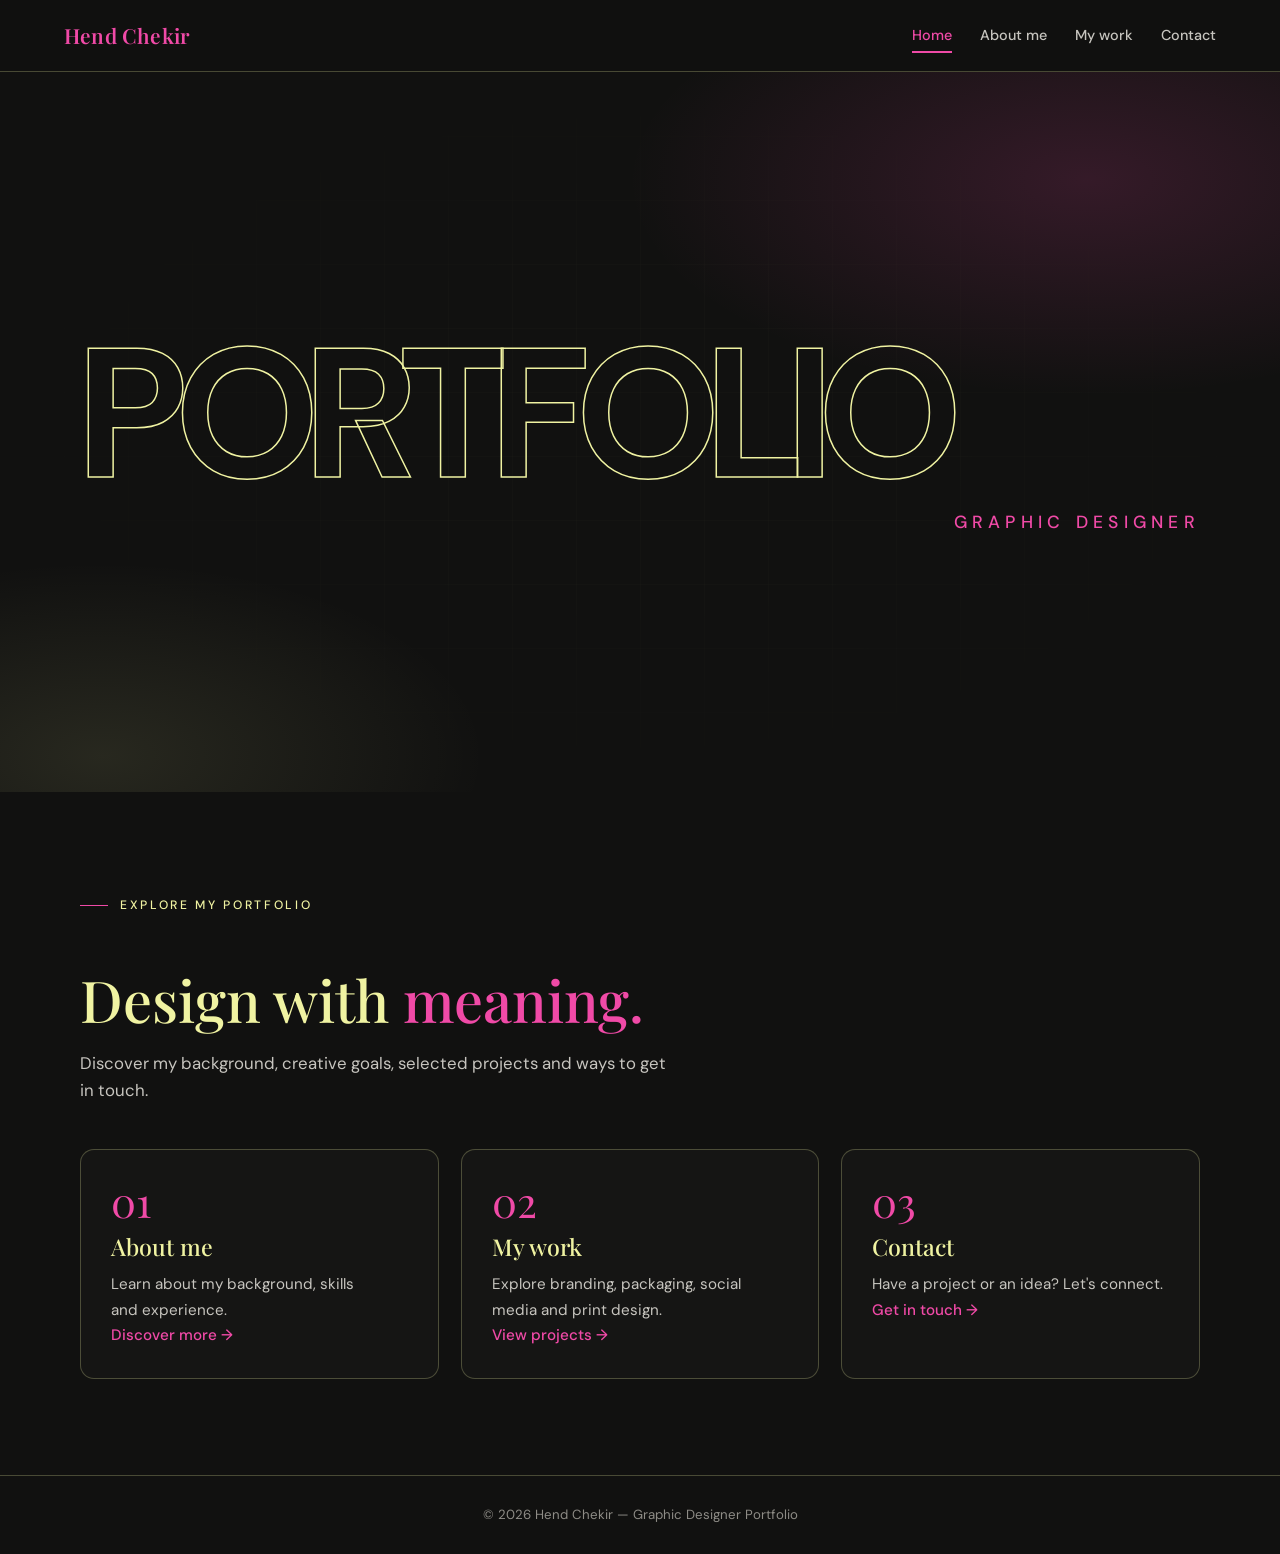
==== index.html @ 6caded1f "Add files via upload" ====
<!DOCTYPE html>
<html lang="en">
<head><meta charset="UTF-8"><meta name="viewport" content="width=device-width, initial-scale=1.0"><title>Home</title><link rel="stylesheet" href="style.css"></head>
<body><header class="navbar"><a class="brand" href="index.html"><p> <span class="accent">Hend Chekir</span></p>
</a><nav class="nav-links" aria-label="Main navigation">
    <a class="active" href="index.html">Home</a>
    <a class="" href="about.html">About me</a>
    <a class="" href="portfolio.html">My work</a>
    <a class="" href="contact.html">Contact</a></nav></header><main>
<section class="hero" id="home"><div class="container">
<h1>PORTFOLIO</h1><p class="hero-role">Graphic Designer</p>
</div></section>
<section><div class="container"><p class="eyebrow">Explore my portfolio</p><h2 class="section-title">Design with <span class="accent">meaning.</span></h2><p class="section-intro">Discover my background, creative goals, selected projects and ways to get in touch.</p><div class="objective-grid">
<article class="objective-card"><div class="objective-number">01</div><h3>About me</h3><p>Learn about my background, skills and experience.</p><p><a class="accent" href="about.html">Discover more →</a></p></article>
<article class="objective-card"><div class="objective-number">02</div><h3>My work</h3><p>Explore branding, packaging, social media and print design.</p><p><a class="accent" href="portfolio.html">View projects →</a></p></article>
<article class="objective-card"><div class="objective-number">03</div><h3>Contact</h3><p>Have a project or an idea? Let's connect.</p><p><a class="accent" href="contact.html">Get in touch →</a></p></article>
</div></div></section></main><footer class="footer"><div class="container">© 2026 Hend Chekir — Graphic Designer Portfolio</div></footer></body></html>
---- style.css ----
@import url('https://fonts.googleapis.com/css2?family=DM+Sans:wght@400;500;600;700&family=Playfair+Display:ital,wght@0,400;0,500;0,600;0,700;1,500&display=swap');

/* ============ Tokens ============ */
:root {
  --bg: #111110;
  --bg-soft: #171715;
  --panel: #1a1a18;
  --pink: #f04aa7;
  --yellow: #f0f3a2;
  --white: #f6f4ef;
  --muted: #c7c5bf;
  --line: rgba(240, 243, 162, .25);
  --line-strong: rgba(240, 243, 162, .5);

  --font-body: "DM Sans", system-ui, -apple-system, "Segoe UI", Arial, sans-serif;
  --font-display: "Playfair Display", Georgia, "Times New Roman", serif;

  --radius: 14px;
  --header-h: 72px;
  --ease: cubic-bezier(.22, .61, .36, 1);
}

/* ============ Base ============ */
*, *::before, *::after { box-sizing: border-box; margin: 0; padding: 0; }
html { scroll-behavior: smooth; scroll-padding-top: var(--header-h); -webkit-text-size-adjust: 100%; }
body {
  background: var(--bg);
  color: var(--white);
  font-family: var(--font-body);
  line-height: 1.65;
  min-height: 100vh;
  display: flex;
  flex-direction: column;
  -webkit-font-smoothing: antialiased;
  text-rendering: optimizeLegibility;
}
main { flex: 1; }
img, svg, video { max-width: 100%; height: auto; display: block; }
a { color: inherit; text-decoration: none; transition: color .25s var(--ease), border-color .25s var(--ease), transform .25s var(--ease); }
::selection { background: var(--pink); color: var(--bg); }
:focus-visible { outline: 2px solid var(--yellow); outline-offset: 4px; border-radius: 4px; }

.container { width: min(1120px, 90%); margin-inline: auto; }
.accent { color: var(--pink); }
h1, h2, h3 { font-family: var(--font-display); font-weight: 500; line-height: 1.15; text-wrap: balance; }
p { text-wrap: pretty; }
section { padding: clamp(56px, 8vw, 96px) 0; }

.eyebrow {
  display: inline-flex;
  align-items: center;
  gap: 12px;
  color: var(--yellow);
  text-transform: uppercase;
  letter-spacing: .22em;
  font-size: .76rem;
  font-weight: 500;
  margin-bottom: 50px;
}
.eyebrow::before { content: ""; width: 28px; height: 1px; background: var(--pink); }

.section-title { color: var(--yellow); font-size: clamp(2.2rem, 5vw, 3.6rem); margin-bottom: 18px; }
.section-intro { color: var(--muted); max-width: 650px; margin-bottom: 44px; font-size: 1.05rem; }

/* ============ Navbar ============ */
.navbar {
  position: sticky;
  top: 0;
  z-index: 50;
  display: flex;
  align-items: center;
  justify-content: space-between;
  gap: 24px;
  min-height: var(--header-h);
  padding: 14px 5%;
  background: rgba(17, 17, 16, .78);
  -webkit-backdrop-filter: blur(14px) saturate(140%);
  backdrop-filter: blur(14px) saturate(140%);
  border-bottom: 1px solid var(--line);
}
.brand { font-family: var(--font-display); font-size: 1.3rem; font-weight: 600; white-space: nowrap; letter-spacing: .01em; }
.brand p { display: inline; margin: 0; }
.brand span { color: var(--pink); }
.brand:hover { opacity: .85; }

.nav-links { display: flex; flex-wrap: wrap; gap: 6px 28px; font-size: .9rem; font-weight: 500; color: var(--muted); }
.nav-links a { position: relative; padding: 6px 0; }
.nav-links a::after {
  content: "";
  position: absolute;
  left: 0; bottom: 0;
  width: 100%; height: 2px;
  background: var(--pink);
  transform: scaleX(0);
  transform-origin: left;
  transition: transform .3s var(--ease);
}
.nav-links a:hover, .nav-links a.active { color: var(--pink); }
.nav-links a:hover::after, .nav-links a.active::after { transform: scaleX(1); }

/* ============ Hero ============ */
.hero {
  min-height: calc(88vh - var(--header-h));
  display: flex;
  align-items: center;
  position: relative;
  overflow: hidden;
  padding: 80px 0;
  background:
    radial-gradient(ellipse 60% 50% at 85% 15%, rgba(240, 74, 167, .16), transparent 60%),
    radial-gradient(ellipse 50% 45% at 8% 95%, rgba(240, 243, 162, .10), transparent 60%),
    var(--bg);
}
.hero::after { /* subtle grain / grid texture */
  content: "";
  position: absolute;
  inset: 0;
  background-image: linear-gradient(var(--line) 1px, transparent 1px), linear-gradient(90deg, var(--line) 1px, transparent 1px);
  background-size: 64px 64px;
  opacity: .06;
  mask-image: radial-gradient(ellipse at center, #000 30%, transparent 75%);
  -webkit-mask-image: radial-gradient(ellipse at center, #000 30%, transparent 75%);
  pointer-events: none;
}
.hero .container { position: relative; z-index: 1; }
.welcome { text-align: center; font-family: var(--font-display); font-size: clamp(1.2rem, 2.6vw, 2rem); margin-bottom: 55px; }
.signature { color: var(--pink); font-family: var(--font-display); font-style: italic; font-size: clamp(1.5rem, 3vw, 2.5rem); }

.hero h1 {
  color: var(--yellow); /* fallback if text-stroke is unsupported */
  font-family: var(--font-body);
  font-size: clamp(3.4rem, 15vw, 11.5rem);
  font-weight: 700;
  line-height: .95;
  letter-spacing: -.06em;
  overflow-wrap: anywhere;
  transition: color .5s var(--ease);
}
@supports (-webkit-text-stroke: 1px #000) {
  .hero h1 { color: transparent; -webkit-text-stroke: 1.5px var(--yellow); }
  .hero h1:hover { color: rgba(240, 243, 162, .1); }
}
.hero-role {
  color: var(--pink);
  text-align: right;
  font-weight: 500;
  font-size: clamp(.85rem, 1.6vw, 1.1rem);
  letter-spacing: .3em;
  text-transform: uppercase;
  margin-top: 6px;
}
.hero-note { color: var(--muted); margin-top: 28px; max-width: 460px; font-size: 1.05rem; }

/* ============ About ============ */
.about-grid { display: grid; grid-template-columns: .85fr 1.15fr 1fr; gap: clamp(24px, 4vw, 44px); align-items: start; }
.photo-placeholder {
  min-height: 360px;
  border: 1px dashed var(--pink);
  border-radius: var(--radius);
  display: grid;
  place-items: center;
  padding: 24px;
  text-align: center;
  background: linear-gradient(145deg, #24221e, #171715);
  color: var(--muted);
  transition: box-shadow .3s var(--ease), border-color .3s var(--ease);
}
.photo-placeholder:hover { box-shadow: 0 0 0 6px rgba(240, 74, 167, .08); }
.photo-placeholder span { display: block; color: var(--pink); font-size: 2.3rem; margin-bottom: 8px; }
.about-copy p, .muted { color: var(--muted); margin-bottom: 20px; }
.mini-title { color: var(--yellow); font-family: var(--font-display); font-size: 1.4rem; margin: 30px 0 12px; }
.about-grid > :first-child + div .mini-title:first-child,
.about-copy > .mini-title:first-child { margin-top: 0; }
.simple-list { list-style: none; color: var(--muted); }
.simple-list li { margin: 10px 0; padding-left: 0; }
.simple-list li::before { content: "✦"; color: var(--pink); margin-right: 10px; }
.simple-list strong { color: var(--white); font-weight: 600; }

.skill-tags { display: flex; flex-wrap: wrap; gap: 8px; margin-top: 14px; }
.skill-tags span {
  border: 1px solid var(--line);
  color: var(--yellow);
  padding: 6px 14px;
  border-radius: 999px;
  font-size: .82rem;
  transition: background .25s var(--ease), color .25s var(--ease), border-color .25s var(--ease), transform .25s var(--ease);
}
.skill-tags span:hover { background: var(--yellow); color: var(--bg); border-color: var(--yellow); transform: translateY(-2px); }

/* ============ Sections / cards ============ */
.dark-section { background: var(--bg-soft); border-block: 1px solid var(--line); }

.objective-grid { display: grid; grid-template-columns: repeat(3, 1fr); gap: 22px; }
.objective-card {
  padding: 30px;
  border: 1px solid var(--line);
  border-radius: var(--radius);
  background: rgba(255, 255, 255, .02);
  transition: transform .3s var(--ease), border-color .3s var(--ease), background .3s var(--ease);
}
.objective-card:hover { transform: translateY(-6px); border-color: var(--pink); background: rgba(240, 74, 167, .04); }
.objective-number { color: var(--pink); font-size: 2.6rem; font-family: var(--font-display); line-height: 1; }
.objective-card h3 { color: var(--yellow); font-size: 1.45rem; margin: 12px 0; }
.objective-card p { color: var(--muted); font-size: .95rem; }
.objective-card a { font-weight: 500; display: inline-block; }
.objective-card a:hover { transform: translateX(6px); }

/* ============ Portfolio ============ */
.portfolio-grid { display: grid; grid-template-columns: repeat(auto-fill, minmax(300px, 1fr)); gap: 24px; }
.project-card {
  display: flex;
  flex-direction: column;
  overflow: hidden;
  border: 1px solid var(--line);
  border-radius: var(--radius);
  background: var(--panel);
  transition: transform .3s var(--ease), border-color .3s var(--ease), box-shadow .3s var(--ease);
}
.project-card:hover { transform: translateY(-6px); border-color: var(--pink); box-shadow: 0 18px 40px -18px rgba(240, 74, 167, .35); }
.project-image {
  min-height: 220px;
  display: grid;
  place-items: center;
  text-align: center;
  padding: 20px;
  background:
    radial-gradient(circle at 30% 20%, rgba(240, 74, 167, .10), transparent 55%),
    linear-gradient(135deg, #25231f, #151514);
  color: var(--muted);
  border-bottom: 1px solid var(--line);
  overflow: hidden;
}
.project-image img { width: 100%; height: 100%; object-fit: cover; transition: transform .5s var(--ease); }
.project-card:hover .project-image img { transform: scale(1.05); }
.project-image .symbol { display: block; font-size: 2.6rem; color: var(--pink); margin-bottom: 8px; transition: transform .4s var(--ease); }
.project-card:hover .project-image .symbol { transform: scale(1.2) rotate(8deg); }
.project-image strong { color: var(--white); font-weight: 600; }
.project-image p { font-size: .85rem; }

/* .project-info + fallback so a missing class on the last card doesn't break the padding */
.project-info, .project-card > div:last-child:not(.project-image) { padding: 22px; flex: 1; }
.project-info h2, .project-info h3, .project-card > div:last-child h2 { color: var(--yellow); font-size: 1.4rem; margin-bottom: 8px; }
.project-info p, .project-card > div:last-child p { color: var(--muted); font-size: .92rem; }

/* ============ Contact ============ */
.contact-grid { display: grid; grid-template-columns: 1.1fr .9fr; gap: clamp(28px, 5vw, 56px); align-items: center; }
.contact-text { color: var(--muted); max-width: 520px; margin-top: 14px; font-size: 1.05rem; }
.contact-links { display: grid; gap: 14px; }
.contact-links a {
  display: flex;
  align-items: center;
  padding: 16px 20px;
  border: 1px solid var(--line);
  border-radius: var(--radius);
  color: var(--white);
  background: rgba(255, 255, 255, .02);
  overflow-wrap: anywhere;
}
.contact-links a:hover { border-color: var(--pink); color: var(--pink); transform: translateX(6px); background: rgba(240, 74, 167, .05); }

/* ============ Footer ============ */
.footer { padding: 28px 0; color: #8e8c86; font-size: .83rem; text-align: center; border-top: 1px solid var(--line); }

/* ============ Entrance animation ============ */
@keyframes rise { from { opacity: 0; transform: translateY(18px); } to { opacity: 1; transform: none; } }
.hero h1, .hero-role, .hero-note,
.section-title, .eyebrow, .section-intro,
.project-card, .objective-card { animation: rise .7s var(--ease) both; }
.hero-role { animation-delay: .1s; }
.hero-note { animation-delay: .2s; }
.project-card:nth-child(2), .objective-card:nth-child(2) { animation-delay: .08s; }
.project-card:nth-child(3), .objective-card:nth-child(3) { animation-delay: .16s; }
.project-card:nth-child(4) { animation-delay: .24s; }
.project-card:nth-child(5) { animation-delay: .32s; }
.project-card:nth-child(6) { animation-delay: .4s; }

/* ============ Responsive ============ */
@media (max-width: 960px) {
  .about-grid { grid-template-columns: 1fr 1fr; }
  .photo-placeholder { grid-row: span 2; }
  .objective-grid { grid-template-columns: 1fr; }
}
@media (max-width: 720px) {
  .contact-grid { grid-template-columns: 1fr; }
}
@media (max-width: 600px) {
  .navbar { position: static; flex-direction: column; align-items: flex-start; gap: 10px; }
  .nav-links { gap: 6px 18px; }
  .hero { min-height: 70vh; padding: 60px 0; }
  .hero-role { letter-spacing: .2em; }
  .about-grid, .portfolio-grid { grid-template-columns: 1fr; }
  .photo-placeholder { min-height: 240px; grid-row: auto; }
}

/* ============ Accessibility ============ */
@media (prefers-reduced-motion: reduce) {
  html { scroll-behavior: auto; }
  *, *::before, *::after { animation: none !important; transition: none !important; }
}
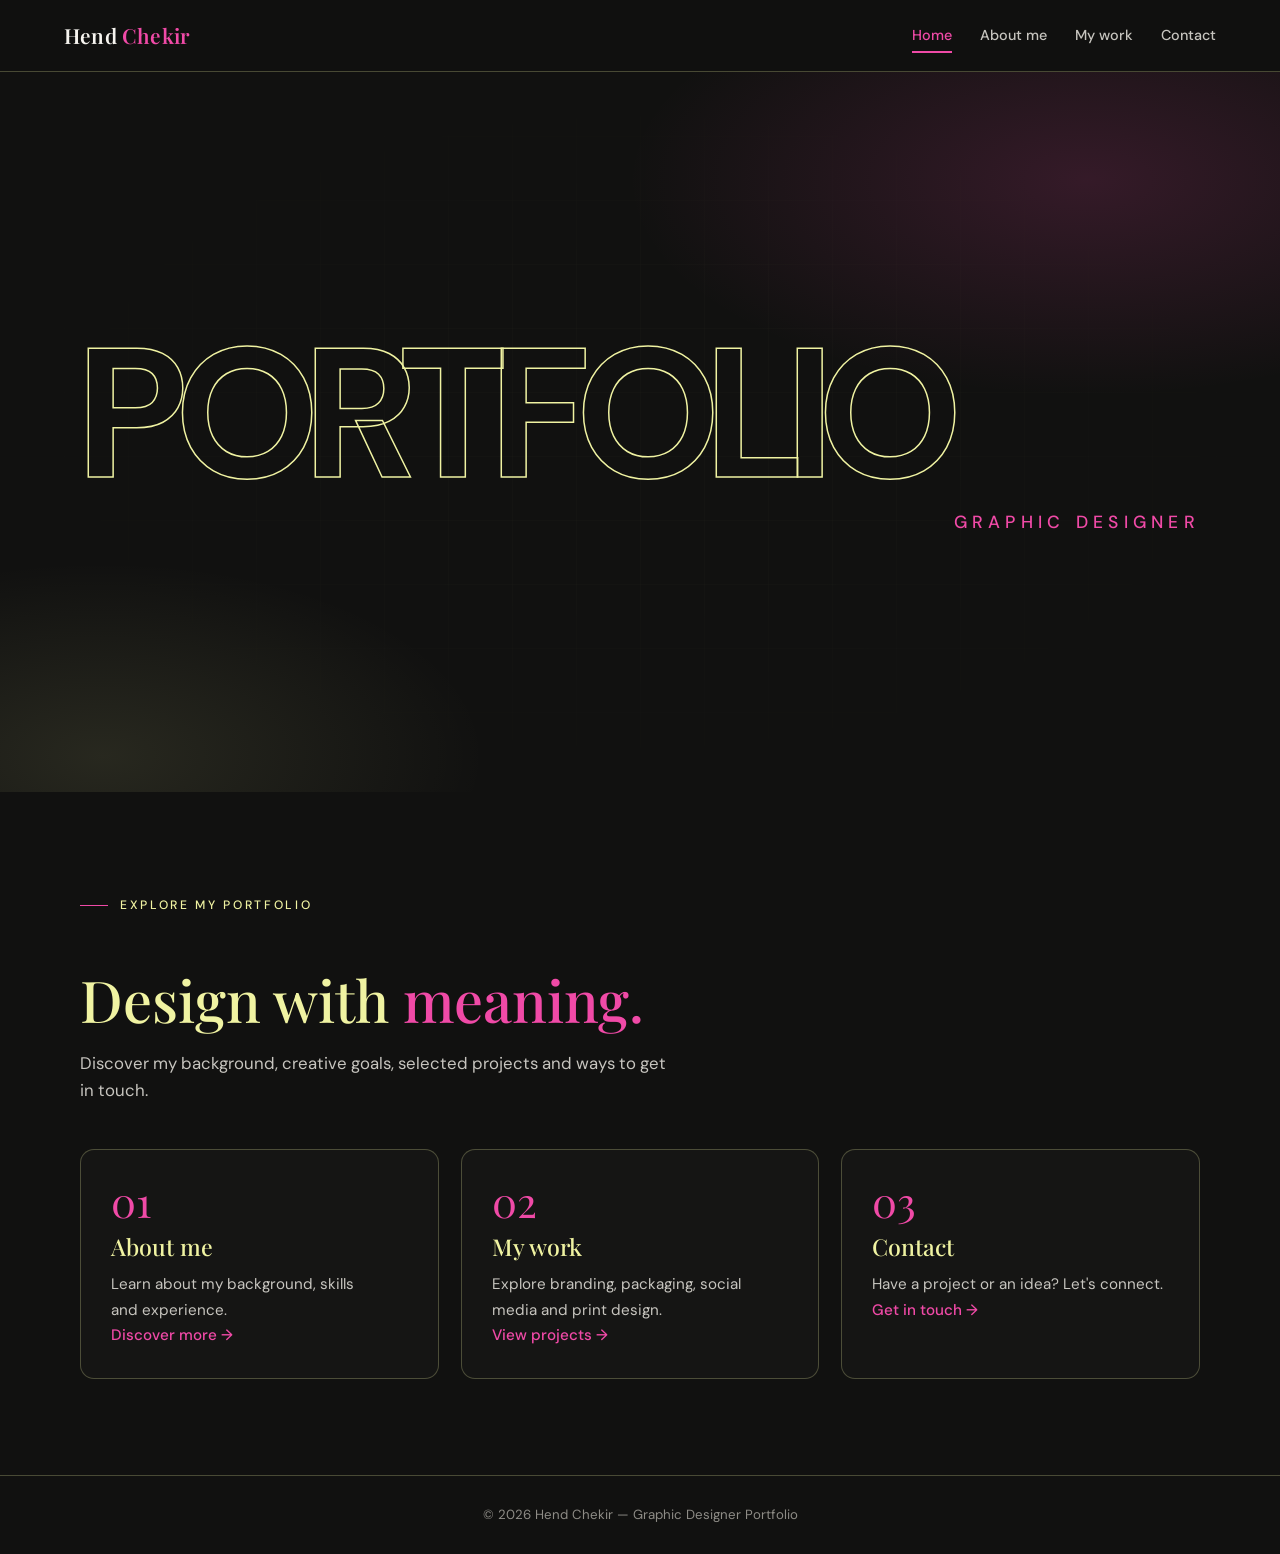
==== commit 17095dd1: "Update portfolio design" ====
--- a/index.html
+++ b/index.html
@@ -1,8 +1,14 @@
 <!DOCTYPE html>
 <html lang="en">
-<head><meta charset="UTF-8"><meta name="viewport" content="width=device-width, initial-scale=1.0"><title>Home</title><link rel="stylesheet" href="style.css"></head>
-<body><header class="navbar"><a class="brand" href="index.html"><p> <span class="accent">Hend Chekir</span></p>
-</a><nav class="nav-links" aria-label="Main navigation">
+<head><meta charset="UTF-8"><meta name="viewport" content="width=device-width, initial-scale=1.0"> <title>Home | Hend Chekir</title>
+<link rel="stylesheet" href="style.css"></head>
+<body><header class="navbar">
+    
+
+
+<a class="brand" href="index.html">Hend <span>Chekir</span></a>
+
+<nav class="nav-links" aria-label="Main navigation">
     <a class="active" href="index.html">Home</a>
     <a class="" href="about.html">About me</a>
     <a class="" href="portfolio.html">My work</a>
--- a/style.css
+++ b/style.css
@@ -82,6 +82,15 @@
 .brand p { display: inline; margin: 0; }
 .brand span { color: var(--pink); }
 .brand:hover { opacity: .85; }
+
+.navbar .brand {
+  color: var(--white);
+  font-family: "Playfair Display", Georgia, serif;
+}
+
+.navbar .brand span {
+  color: #f04aa7;
+}
 
 .nav-links { display: flex; flex-wrap: wrap; gap: 6px 28px; font-size: .9rem; font-weight: 500; color: var(--muted); }
 .nav-links a { position: relative; padding: 6px 0; }
